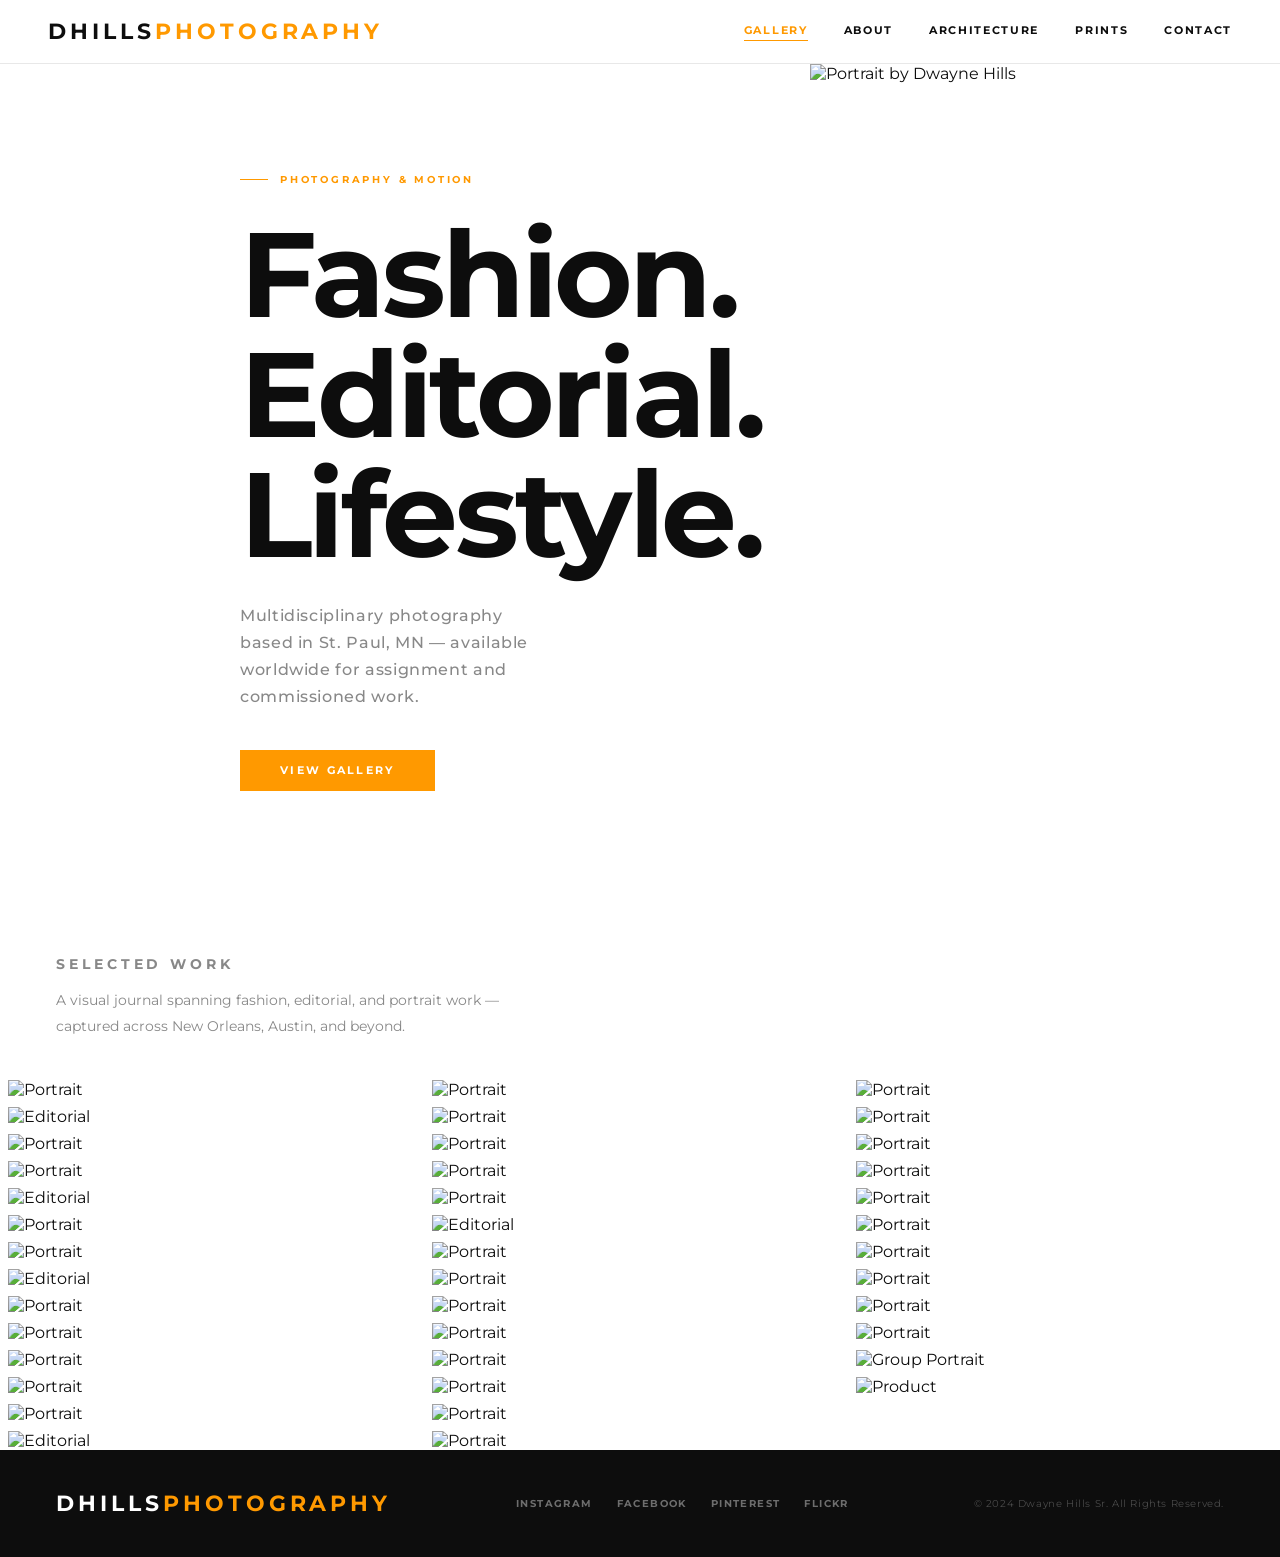
==== index.html @ 48d78b09 "Initial commit — full site redesign Modern, minimalistic redesign with masonry gallery, split hero, " ====
<!DOCTYPE html>
<html lang="en">
<head>
  <meta charset="UTF-8" />
  <meta name="viewport" content="width=device-width, initial-scale=1.0" />
  <title>Dwayne Hills Photography</title>
  <meta name="description" content="Dwayne Hills — Multidisciplinary photographer based in St. Paul, MN. Fashion, editorial, architecture, and lifestyle photography." />
  <link rel="stylesheet" href="css/style.css" />
</head>
<body>

<!-- HEADER -->
<header>
  <a href="index.html" class="logo">DHILLS<em>PHOTOGRAPHY</em></a>
  <nav>
    <a href="index.html" class="active">Gallery</a>
    <a href="about.html">About</a>
    <a href="architecture.html">Architecture</a>
    <a href="prints.html">Prints</a>
    <a href="contact.html">Contact</a>
  </nav>
  <button class="menu-toggle" aria-label="Toggle menu">
    <span></span><span></span><span></span>
  </button>
</header>

<!-- MOBILE NAV -->
<nav class="mobile-nav">
  <a href="index.html">Gallery</a>
  <a href="about.html">About</a>
  <a href="architecture.html">Architecture</a>
  <a href="prints.html">Prints</a>
  <a href="contact.html">Contact</a>
</nav>

<!-- HERO -->
<section class="hero">
  <div class="hero-text">
    <p class="hero-eyebrow">Photography &amp; Motion</p>
    <h1 class="hero-title">Fashion.<br/>Editorial.<br/>Lifestyle.</h1>
    <p class="hero-sub">Multidisciplinary photography based in St. Paul, MN — available worldwide for assignment and commissioned work.</p>
    <a href="#gallery" class="btn hero-cta">View Gallery</a>
  </div>
  <div class="hero-image">
    <img src="https://dhillsphotography.com/wp-content/uploads/2017/12/people22.jpg"
         alt="Portrait by Dwayne Hills" />
  </div>
</section>

<!-- GALLERY INTRO -->
<span id="gallery"></span>
<div class="gallery-intro">
  <div class="gallery-intro-text fade-in">
    <p class="section-label">Selected Work</p>
    <p>A visual journal spanning fashion, editorial, and portrait work — captured across New Orleans, Austin, and beyond.</p>
  </div>
</div>

<!-- GALLERY MASONRY -->
<div class="gallery-masonry">

  <div class="gallery-item fade-in" data-lightbox
    data-full="https://dhillsphotography.com/wp-content/uploads/2017/12/20170413_DwayneHills_ShontaviaHornsby_9666-Edit-Edit.jpg">
    <img src="https://dhillsphotography.com/wp-content/uploads/2017/12/20170413_DwayneHills_ShontaviaHornsby_9666-Edit-Edit.jpg" alt="Portrait" loading="lazy" />
    <div class="overlay-icon"><svg viewBox="0 0 24 24" fill="none" stroke="currentColor" stroke-width="1.5"><path d="M21 21l-4.35-4.35M17 11A6 6 0 1 1 5 11a6 6 0 0 1 12 0z"/></svg></div>
  </div>

  <div class="gallery-item fade-in" data-lightbox
    data-full="https://dhillsphotography.com/wp-content/uploads/2017/12/editorial1.jpg">
    <img src="https://dhillsphotography.com/wp-content/uploads/2017/12/editorial1.jpg" alt="Editorial" loading="lazy" />
    <div class="overlay-icon"><svg viewBox="0 0 24 24" fill="none" stroke="currentColor" stroke-width="1.5"><path d="M21 21l-4.35-4.35M17 11A6 6 0 1 1 5 11a6 6 0 0 1 12 0z"/></svg></div>
  </div>

  <div class="gallery-item fade-in" data-lightbox
    data-full="https://dhillsphotography.com/wp-content/uploads/2020/03/2019104_DrKristenShepard_8852.jpg">
    <img src="https://dhillsphotography.com/wp-content/uploads/2020/03/2019104_DrKristenShepard_8852.jpg" alt="Portrait" loading="lazy" />
    <div class="overlay-icon"><svg viewBox="0 0 24 24" fill="none" stroke="currentColor" stroke-width="1.5"><path d="M21 21l-4.35-4.35M17 11A6 6 0 1 1 5 11a6 6 0 0 1 12 0z"/></svg></div>
  </div>

  <div class="gallery-item fade-in" data-lightbox
    data-full="https://dhillsphotography.com/wp-content/uploads/2017/12/20161116_Chiquitta_1962.jpg">
    <img src="https://dhillsphotography.com/wp-content/uploads/2017/12/20161116_Chiquitta_1962.jpg" alt="Portrait" loading="lazy" />
    <div class="overlay-icon"><svg viewBox="0 0 24 24" fill="none" stroke="currentColor" stroke-width="1.5"><path d="M21 21l-4.35-4.35M17 11A6 6 0 1 1 5 11a6 6 0 0 1 12 0z"/></svg></div>
  </div>

  <div class="gallery-item fade-in" data-lightbox
    data-full="https://dhillsphotography.com/wp-content/uploads/2017/12/editorial6.jpg">
    <img src="https://dhillsphotography.com/wp-content/uploads/2017/12/editorial6.jpg" alt="Editorial" loading="lazy" />
    <div class="overlay-icon"><svg viewBox="0 0 24 24" fill="none" stroke="currentColor" stroke-width="1.5"><path d="M21 21l-4.35-4.35M17 11A6 6 0 1 1 5 11a6 6 0 0 1 12 0z"/></svg></div>
  </div>

  <div class="gallery-item fade-in" data-lightbox
    data-full="https://dhillsphotography.com/wp-content/uploads/2020/03/Kesa.jpg">
    <img src="https://dhillsphotography.com/wp-content/uploads/2020/03/Kesa.jpg" alt="Portrait" loading="lazy" />
    <div class="overlay-icon"><svg viewBox="0 0 24 24" fill="none" stroke="currentColor" stroke-width="1.5"><path d="M21 21l-4.35-4.35M17 11A6 6 0 1 1 5 11a6 6 0 0 1 12 0z"/></svg></div>
  </div>

  <div class="gallery-item fade-in" data-lightbox
    data-full="https://dhillsphotography.com/wp-content/uploads/2017/12/20161117_MoniqueStraw_2597.jpg">
    <img src="https://dhillsphotography.com/wp-content/uploads/2017/12/20161117_MoniqueStraw_2597.jpg" alt="Portrait" loading="lazy" />
    <div class="overlay-icon"><svg viewBox="0 0 24 24" fill="none" stroke="currentColor" stroke-width="1.5"><path d="M21 21l-4.35-4.35M17 11A6 6 0 1 1 5 11a6 6 0 0 1 12 0z"/></svg></div>
  </div>

  <div class="gallery-item fade-in" data-lightbox
    data-full="https://dhillsphotography.com/wp-content/uploads/2017/12/editorial12.jpg">
    <img src="https://dhillsphotography.com/wp-content/uploads/2017/12/editorial12.jpg" alt="Editorial" loading="lazy" />
    <div class="overlay-icon"><svg viewBox="0 0 24 24" fill="none" stroke="currentColor" stroke-width="1.5"><path d="M21 21l-4.35-4.35M17 11A6 6 0 1 1 5 11a6 6 0 0 1 12 0z"/></svg></div>
  </div>

  <div class="gallery-item fade-in" data-lightbox
    data-full="https://dhillsphotography.com/wp-content/uploads/2020/03/202037_Julia_339-Edit.jpg">
    <img src="https://dhillsphotography.com/wp-content/uploads/2020/03/202037_Julia_339-Edit.jpg" alt="Portrait" loading="lazy" />
    <div class="overlay-icon"><svg viewBox="0 0 24 24" fill="none" stroke="currentColor" stroke-width="1.5"><path d="M21 21l-4.35-4.35M17 11A6 6 0 1 1 5 11a6 6 0 0 1 12 0z"/></svg></div>
  </div>

  <div class="gallery-item fade-in" data-lightbox
    data-full="https://dhillsphotography.com/wp-content/uploads/2017/12/20161101_ChristineMoline_007.jpg">
    <img src="https://dhillsphotography.com/wp-content/uploads/2017/12/20161101_ChristineMoline_007.jpg" alt="Portrait" loading="lazy" />
    <div class="overlay-icon"><svg viewBox="0 0 24 24" fill="none" stroke="currentColor" stroke-width="1.5"><path d="M21 21l-4.35-4.35M17 11A6 6 0 1 1 5 11a6 6 0 0 1 12 0z"/></svg></div>
  </div>

  <div class="gallery-item fade-in" data-lightbox
    data-full="https://dhillsphotography.com/wp-content/uploads/2017/12/tumblr_nlup0uazq81s292alo1_1280.jpg">
    <img src="https://dhillsphotography.com/wp-content/uploads/2017/12/tumblr_nlup0uazq81s292alo1_1280.jpg" alt="Portrait" loading="lazy" />
    <div class="overlay-icon"><svg viewBox="0 0 24 24" fill="none" stroke="currentColor" stroke-width="1.5"><path d="M21 21l-4.35-4.35M17 11A6 6 0 1 1 5 11a6 6 0 0 1 12 0z"/></svg></div>
  </div>

  <div class="gallery-item fade-in" data-lightbox
    data-full="https://dhillsphotography.com/wp-content/uploads/2020/03/Girl21.jpg">
    <img src="https://dhillsphotography.com/wp-content/uploads/2020/03/Girl21.jpg" alt="Portrait" loading="lazy" />
    <div class="overlay-icon"><svg viewBox="0 0 24 24" fill="none" stroke="currentColor" stroke-width="1.5"><path d="M21 21l-4.35-4.35M17 11A6 6 0 1 1 5 11a6 6 0 0 1 12 0z"/></svg></div>
  </div>

  <div class="gallery-item fade-in" data-lightbox
    data-full="https://dhillsphotography.com/wp-content/uploads/2017/12/20170203_DwayneHills_LisaSumlin_3372.jpg">
    <img src="https://dhillsphotography.com/wp-content/uploads/2017/12/20170203_DwayneHills_LisaSumlin_3372.jpg" alt="Portrait" loading="lazy" />
    <div class="overlay-icon"><svg viewBox="0 0 24 24" fill="none" stroke="currentColor" stroke-width="1.5"><path d="M21 21l-4.35-4.35M17 11A6 6 0 1 1 5 11a6 6 0 0 1 12 0z"/></svg></div>
  </div>

  <div class="gallery-item fade-in" data-lightbox
    data-full="https://dhillsphotography.com/wp-content/uploads/2017/12/editorial16.jpg">
    <img src="https://dhillsphotography.com/wp-content/uploads/2017/12/editorial16.jpg" alt="Editorial" loading="lazy" />
    <div class="overlay-icon"><svg viewBox="0 0 24 24" fill="none" stroke="currentColor" stroke-width="1.5"><path d="M21 21l-4.35-4.35M17 11A6 6 0 1 1 5 11a6 6 0 0 1 12 0z"/></svg></div>
  </div>

  <div class="gallery-item fade-in" data-lightbox
    data-full="https://dhillsphotography.com/wp-content/uploads/2017/12/tumblr_nlwc2wWlrM1s292alo1_1280.jpg">
    <img src="https://dhillsphotography.com/wp-content/uploads/2017/12/tumblr_nlwc2wWlrM1s292alo1_1280.jpg" alt="Portrait" loading="lazy" />
    <div class="overlay-icon"><svg viewBox="0 0 24 24" fill="none" stroke="currentColor" stroke-width="1.5"><path d="M21 21l-4.35-4.35M17 11A6 6 0 1 1 5 11a6 6 0 0 1 12 0z"/></svg></div>
  </div>

  <div class="gallery-item fade-in" data-lightbox
    data-full="https://dhillsphotography.com/wp-content/uploads/2017/12/20170712_DwayneHills_CourtneyJones_1034-Edit.jpg">
    <img src="https://dhillsphotography.com/wp-content/uploads/2017/12/20170712_DwayneHills_CourtneyJones_1034-Edit.jpg" alt="Portrait" loading="lazy" />
    <div class="overlay-icon"><svg viewBox="0 0 24 24" fill="none" stroke="currentColor" stroke-width="1.5"><path d="M21 21l-4.35-4.35M17 11A6 6 0 1 1 5 11a6 6 0 0 1 12 0z"/></svg></div>
  </div>

  <div class="gallery-item fade-in" data-lightbox
    data-full="https://dhillsphotography.com/wp-content/uploads/2017/12/people23.jpg">
    <img src="https://dhillsphotography.com/wp-content/uploads/2017/12/people23.jpg" alt="Portrait" loading="lazy" />
    <div class="overlay-icon"><svg viewBox="0 0 24 24" fill="none" stroke="currentColor" stroke-width="1.5"><path d="M21 21l-4.35-4.35M17 11A6 6 0 1 1 5 11a6 6 0 0 1 12 0z"/></svg></div>
  </div>

  <div class="gallery-item fade-in" data-lightbox
    data-full="https://dhillsphotography.com/wp-content/uploads/2017/12/tumblr_nn5rowICVp1s292alo1_1280.jpg">
    <img src="https://dhillsphotography.com/wp-content/uploads/2017/12/tumblr_nn5rowICVp1s292alo1_1280.jpg" alt="Portrait" loading="lazy" />
    <div class="overlay-icon"><svg viewBox="0 0 24 24" fill="none" stroke="currentColor" stroke-width="1.5"><path d="M21 21l-4.35-4.35M17 11A6 6 0 1 1 5 11a6 6 0 0 1 12 0z"/></svg></div>
  </div>

  <div class="gallery-item fade-in" data-lightbox
    data-full="https://dhillsphotography.com/wp-content/uploads/2017/12/Anita.jpg">
    <img src="https://dhillsphotography.com/wp-content/uploads/2017/12/Anita.jpg" alt="Portrait" loading="lazy" />
    <div class="overlay-icon"><svg viewBox="0 0 24 24" fill="none" stroke="currentColor" stroke-width="1.5"><path d="M21 21l-4.35-4.35M17 11A6 6 0 1 1 5 11a6 6 0 0 1 12 0z"/></svg></div>
  </div>

  <div class="gallery-item fade-in" data-lightbox
    data-full="https://dhillsphotography.com/wp-content/uploads/2017/12/editorial17.jpg">
    <img src="https://dhillsphotography.com/wp-content/uploads/2017/12/editorial17.jpg" alt="Editorial" loading="lazy" />
    <div class="overlay-icon"><svg viewBox="0 0 24 24" fill="none" stroke="currentColor" stroke-width="1.5"><path d="M21 21l-4.35-4.35M17 11A6 6 0 1 1 5 11a6 6 0 0 1 12 0z"/></svg></div>
  </div>

  <div class="gallery-item fade-in" data-lightbox
    data-full="https://dhillsphotography.com/wp-content/uploads/2017/12/20140609_NatalieCofield_31web.jpg">
    <img src="https://dhillsphotography.com/wp-content/uploads/2017/12/20140609_NatalieCofield_31web.jpg" alt="Portrait" loading="lazy" />
    <div class="overlay-icon"><svg viewBox="0 0 24 24" fill="none" stroke="currentColor" stroke-width="1.5"><path d="M21 21l-4.35-4.35M17 11A6 6 0 1 1 5 11a6 6 0 0 1 12 0z"/></svg></div>
  </div>

  <div class="gallery-item fade-in" data-lightbox
    data-full="https://dhillsphotography.com/wp-content/uploads/2017/12/people22.jpg">
    <img src="https://dhillsphotography.com/wp-content/uploads/2017/12/people22.jpg" alt="Portrait" loading="lazy" />
    <div class="overlay-icon"><svg viewBox="0 0 24 24" fill="none" stroke="currentColor" stroke-width="1.5"><path d="M21 21l-4.35-4.35M17 11A6 6 0 1 1 5 11a6 6 0 0 1 12 0z"/></svg></div>
  </div>

  <div class="gallery-item fade-in" data-lightbox
    data-full="https://dhillsphotography.com/wp-content/uploads/2017/12/tumblr_nttzvemVM11s292alo1_1280.jpg">
    <img src="https://dhillsphotography.com/wp-content/uploads/2017/12/tumblr_nttzvemVM11s292alo1_1280.jpg" alt="Portrait" loading="lazy" />
    <div class="overlay-icon"><svg viewBox="0 0 24 24" fill="none" stroke="currentColor" stroke-width="1.5"><path d="M21 21l-4.35-4.35M17 11A6 6 0 1 1 5 11a6 6 0 0 1 12 0z"/></svg></div>
  </div>

  <div class="gallery-item fade-in" data-lightbox
    data-full="https://dhillsphotography.com/wp-content/uploads/2017/12/20150606_Phyllis-Wilson5.jpg">
    <img src="https://dhillsphotography.com/wp-content/uploads/2017/12/20150606_Phyllis-Wilson5.jpg" alt="Portrait" loading="lazy" />
    <div class="overlay-icon"><svg viewBox="0 0 24 24" fill="none" stroke="currentColor" stroke-width="1.5"><path d="M21 21l-4.35-4.35M17 11A6 6 0 1 1 5 11a6 6 0 0 1 12 0z"/></svg></div>
  </div>

  <div class="gallery-item fade-in" data-lightbox
    data-full="https://dhillsphotography.com/wp-content/uploads/2017/12/tumblr_o67d3eoMUy1s292alo1_1280.jpg">
    <img src="https://dhillsphotography.com/wp-content/uploads/2017/12/tumblr_o67d3eoMUy1s292alo1_1280.jpg" alt="Portrait" loading="lazy" />
    <div class="overlay-icon"><svg viewBox="0 0 24 24" fill="none" stroke="currentColor" stroke-width="1.5"><path d="M21 21l-4.35-4.35M17 11A6 6 0 1 1 5 11a6 6 0 0 1 12 0z"/></svg></div>
  </div>

  <div class="gallery-item fade-in" data-lightbox
    data-full="https://dhillsphotography.com/wp-content/uploads/2017/12/people15.jpg">
    <img src="https://dhillsphotography.com/wp-content/uploads/2017/12/people15.jpg" alt="Portrait" loading="lazy" />
    <div class="overlay-icon"><svg viewBox="0 0 24 24" fill="none" stroke="currentColor" stroke-width="1.5"><path d="M21 21l-4.35-4.35M17 11A6 6 0 1 1 5 11a6 6 0 0 1 12 0z"/></svg></div>
  </div>

  <div class="gallery-item fade-in" data-lightbox
    data-full="https://dhillsphotography.com/wp-content/uploads/2017/12/tumblr_nufwoy7uWW1s292alo1_1280.jpg">
    <img src="https://dhillsphotography.com/wp-content/uploads/2017/12/tumblr_nufwoy7uWW1s292alo1_1280.jpg" alt="Portrait" loading="lazy" />
    <div class="overlay-icon"><svg viewBox="0 0 24 24" fill="none" stroke="currentColor" stroke-width="1.5"><path d="M21 21l-4.35-4.35M17 11A6 6 0 1 1 5 11a6 6 0 0 1 12 0z"/></svg></div>
  </div>

  <div class="gallery-item fade-in" data-lightbox
    data-full="https://dhillsphotography.com/wp-content/uploads/2020/03/girl22.jpg">
    <img src="https://dhillsphotography.com/wp-content/uploads/2020/03/girl22.jpg" alt="Portrait" loading="lazy" />
    <div class="overlay-icon"><svg viewBox="0 0 24 24" fill="none" stroke="currentColor" stroke-width="1.5"><path d="M21 21l-4.35-4.35M17 11A6 6 0 1 1 5 11a6 6 0 0 1 12 0z"/></svg></div>
  </div>

  <div class="gallery-item fade-in" data-lightbox
    data-full="https://dhillsphotography.com/wp-content/uploads/2017/12/tumblr_nlwc3taZvh1s292alo1_1280.jpg">
    <img src="https://dhillsphotography.com/wp-content/uploads/2017/12/tumblr_nlwc3taZvh1s292alo1_1280.jpg" alt="Portrait" loading="lazy" />
    <div class="overlay-icon"><svg viewBox="0 0 24 24" fill="none" stroke="currentColor" stroke-width="1.5"><path d="M21 21l-4.35-4.35M17 11A6 6 0 1 1 5 11a6 6 0 0 1 12 0z"/></svg></div>
  </div>

  <div class="gallery-item fade-in" data-lightbox
    data-full="https://dhillsphotography.com/wp-content/uploads/2017/12/20170227_DwayneHills_MattWilsonBand_5409-Edit-Edit.jpg">
    <img src="https://dhillsphotography.com/wp-content/uploads/2017/12/20170227_DwayneHills_MattWilsonBand_5409-Edit-Edit.jpg" alt="Portrait" loading="lazy" />
    <div class="overlay-icon"><svg viewBox="0 0 24 24" fill="none" stroke="currentColor" stroke-width="1.5"><path d="M21 21l-4.35-4.35M17 11A6 6 0 1 1 5 11a6 6 0 0 1 12 0z"/></svg></div>
  </div>

  <div class="gallery-item fade-in" data-lightbox
    data-full="https://dhillsphotography.com/wp-content/uploads/2017/12/people25.jpg">
    <img src="https://dhillsphotography.com/wp-content/uploads/2017/12/people25.jpg" alt="Portrait" loading="lazy" />
    <div class="overlay-icon"><svg viewBox="0 0 24 24" fill="none" stroke="currentColor" stroke-width="1.5"><path d="M21 21l-4.35-4.35M17 11A6 6 0 1 1 5 11a6 6 0 0 1 12 0z"/></svg></div>
  </div>

  <div class="gallery-item fade-in" data-lightbox
    data-full="https://dhillsphotography.com/wp-content/uploads/2017/12/tumblr_nufymjTW911s292alo1_1280.jpg">
    <img src="https://dhillsphotography.com/wp-content/uploads/2017/12/tumblr_nufymjTW911s292alo1_1280.jpg" alt="Portrait" loading="lazy" />
    <div class="overlay-icon"><svg viewBox="0 0 24 24" fill="none" stroke="currentColor" stroke-width="1.5"><path d="M21 21l-4.35-4.35M17 11A6 6 0 1 1 5 11a6 6 0 0 1 12 0z"/></svg></div>
  </div>

  <div class="gallery-item fade-in" data-lightbox
    data-full="https://dhillsphotography.com/wp-content/uploads/2017/12/tumblr_nm7qu2KAxx1s292alo1_1280.jpg">
    <img src="https://dhillsphotography.com/wp-content/uploads/2017/12/tumblr_nm7qu2KAxx1s292alo1_1280.jpg" alt="Portrait" loading="lazy" />
    <div class="overlay-icon"><svg viewBox="0 0 24 24" fill="none" stroke="currentColor" stroke-width="1.5"><path d="M21 21l-4.35-4.35M17 11A6 6 0 1 1 5 11a6 6 0 0 1 12 0z"/></svg></div>
  </div>

  <div class="gallery-item fade-in" data-lightbox
    data-full="https://dhillsphotography.com/wp-content/uploads/2017/12/20161125_DwayneHillsSr_KitoJohorri_5918-Edit-1024x683.jpg">
    <img src="https://dhillsphotography.com/wp-content/uploads/2017/12/20161125_DwayneHillsSr_KitoJohorri_5918-Edit-1024x683.jpg" alt="Portrait" loading="lazy" />
    <div class="overlay-icon"><svg viewBox="0 0 24 24" fill="none" stroke="currentColor" stroke-width="1.5"><path d="M21 21l-4.35-4.35M17 11A6 6 0 1 1 5 11a6 6 0 0 1 12 0z"/></svg></div>
  </div>

  <div class="gallery-item fade-in" data-lightbox
    data-full="https://dhillsphotography.com/wp-content/uploads/2017/12/TAAS_4695.jpg">
    <img src="https://dhillsphotography.com/wp-content/uploads/2017/12/TAAS_4695.jpg" alt="Portrait" loading="lazy" />
    <div class="overlay-icon"><svg viewBox="0 0 24 24" fill="none" stroke="currentColor" stroke-width="1.5"><path d="M21 21l-4.35-4.35M17 11A6 6 0 1 1 5 11a6 6 0 0 1 12 0z"/></svg></div>
  </div>

  <div class="gallery-item fade-in" data-lightbox
    data-full="https://dhillsphotography.com/wp-content/uploads/2018/01/2015325_MattWilson_7820.jpg">
    <img src="https://dhillsphotography.com/wp-content/uploads/2018/01/2015325_MattWilson_7820.jpg" alt="Portrait" loading="lazy" />
    <div class="overlay-icon"><svg viewBox="0 0 24 24" fill="none" stroke="currentColor" stroke-width="1.5"><path d="M21 21l-4.35-4.35M17 11A6 6 0 1 1 5 11a6 6 0 0 1 12 0z"/></svg></div>
  </div>

  <div class="gallery-item fade-in" data-lightbox
    data-full="https://dhillsphotography.com/wp-content/uploads/2020/03/matt.jpg">
    <img src="https://dhillsphotography.com/wp-content/uploads/2020/03/matt.jpg" alt="Portrait" loading="lazy" />
    <div class="overlay-icon"><svg viewBox="0 0 24 24" fill="none" stroke="currentColor" stroke-width="1.5"><path d="M21 21l-4.35-4.35M17 11A6 6 0 1 1 5 11a6 6 0 0 1 12 0z"/></svg></div>
  </div>

  <div class="gallery-item fade-in" data-lightbox
    data-full="https://dhillsphotography.com/wp-content/uploads/2017/12/tumblr_odwtb0yk6e1s292alo1_1280.jpg">
    <img src="https://dhillsphotography.com/wp-content/uploads/2017/12/tumblr_odwtb0yk6e1s292alo1_1280.jpg" alt="Portrait" loading="lazy" />
    <div class="overlay-icon"><svg viewBox="0 0 24 24" fill="none" stroke="currentColor" stroke-width="1.5"><path d="M21 21l-4.35-4.35M17 11A6 6 0 1 1 5 11a6 6 0 0 1 12 0z"/></svg></div>
  </div>

  <div class="gallery-item fade-in" data-lightbox
    data-full="https://dhillsphotography.com/wp-content/uploads/2017/12/Group-B.jpg">
    <img src="https://dhillsphotography.com/wp-content/uploads/2017/12/Group-B.jpg" alt="Group Portrait" loading="lazy" />
    <div class="overlay-icon"><svg viewBox="0 0 24 24" fill="none" stroke="currentColor" stroke-width="1.5"><path d="M21 21l-4.35-4.35M17 11A6 6 0 1 1 5 11a6 6 0 0 1 12 0z"/></svg></div>
  </div>

  <div class="gallery-item fade-in" data-lightbox
    data-full="https://dhillsphotography.com/wp-content/uploads/2020/03/product2a.jpg">
    <img src="https://dhillsphotography.com/wp-content/uploads/2020/03/product2a.jpg" alt="Product" loading="lazy" />
    <div class="overlay-icon"><svg viewBox="0 0 24 24" fill="none" stroke="currentColor" stroke-width="1.5"><path d="M21 21l-4.35-4.35M17 11A6 6 0 1 1 5 11a6 6 0 0 1 12 0z"/></svg></div>
  </div>

</div>

<!-- LIGHTBOX -->
<div id="lightbox" class="lightbox" role="dialog" aria-modal="true">
  <button class="lb-btn lb-close" aria-label="Close">&times;</button>
  <button class="lb-btn lb-prev" aria-label="Previous">&#8592;</button>
  <div class="lightbox-inner">
    <img id="lb-img" src="" alt="Gallery image" />
  </div>
  <button class="lb-btn lb-next" aria-label="Next">&#8594;</button>
  <div id="lb-caption" class="lb-caption"></div>
</div>

<!-- FOOTER -->
<footer>
  <div class="footer-logo">DHILLS<em>PHOTOGRAPHY</em></div>
  <div class="footer-social">
    <a href="http://www.instagram.com/dhillssr/" target="_blank" rel="noopener">Instagram</a>
    <a href="http://www.facebook.com/dwayne.hillssr" target="_blank" rel="noopener">Facebook</a>
    <a href="http://www.pinterest.com/dhillsphoto/" target="_blank" rel="noopener">Pinterest</a>
    <a href="http://www.flickr.com/photos/canoneos" target="_blank" rel="noopener">Flickr</a>
  </div>
  <p class="footer-copy">&copy; 2024 Dwayne Hills Sr. All Rights Reserved.</p>
</footer>

<script src="js/main.js"></script>
</body>
</html>
---- css/style.css ----
@import url('https://fonts.googleapis.com/css2?family=Montserrat:wght@400;500;600;700&display=swap');

:root {
  --orange: #FF9900;
  --orange-dark: #E08800;
  --black: #0D0D0D;
  --white: #FFFFFF;
  --off-white: #F7F7F7;
  --gray: #888;
  --light-gray: #E8E8E8;
  --font: 'Montserrat', sans-serif;
}

*, *::before, *::after { margin: 0; padding: 0; box-sizing: border-box; }
html { scroll-behavior: smooth; }
body { font-family: var(--font); background: var(--white); color: var(--black); overflow-x: hidden; }
a { text-decoration: none; color: inherit; }
img { display: block; max-width: 100%; }
p { font-size: 16px; }

/* ─── HEADER ─────────────────────────────────────── */
header {
  position: fixed; top: 0; left: 0; right: 0; z-index: 200;
  height: 64px;
  padding: 0 48px;
  display: flex; align-items: center; justify-content: space-between;
  background: rgba(255,255,255,0.96);
  backdrop-filter: blur(12px);
  border-bottom: 1px solid var(--light-gray);
  transition: box-shadow 0.3s;
}
header.scrolled { box-shadow: 0 2px 20px rgba(0,0,0,0.08); }

.logo {
  font-size: 22px; font-weight: 700; letter-spacing: 0.18em; text-transform: uppercase;
}
.logo em { font-style: normal; color: var(--orange); }

nav { display: flex; gap: 36px; }
nav a {
  font-size: 10.5px; font-weight: 700; letter-spacing: 0.16em; text-transform: uppercase;
  color: var(--black); transition: color 0.2s;
  position: relative; padding-bottom: 2px;
}
nav a::after {
  content: ''; position: absolute; bottom: -2px; left: 0; right: 0; height: 1px;
  background: var(--orange); transform: scaleX(0); transform-origin: left;
  transition: transform 0.25s;
}
nav a:hover, nav a.active { color: var(--orange); }
nav a:hover::after, nav a.active::after { transform: scaleX(1); }

.menu-toggle {
  display: none; flex-direction: column; gap: 5px; cursor: pointer;
  background: none; border: none; padding: 4px; z-index: 300;
}
.menu-toggle span {
  display: block; width: 22px; height: 2px; background: var(--black);
  transition: all 0.3s ease; border-radius: 2px;
}
.menu-toggle.open span:nth-child(1) { transform: translateY(7px) rotate(45deg); }
.menu-toggle.open span:nth-child(2) { opacity: 0; }
.menu-toggle.open span:nth-child(3) { transform: translateY(-7px) rotate(-45deg); }

/* ─── MOBILE NAV ─────────────────────────────────── */
.mobile-nav {
  position: fixed; inset: 0; background: white; z-index: 199;
  display: flex; flex-direction: column; align-items: center; justify-content: center;
  gap: 36px; opacity: 0; pointer-events: none; transition: opacity 0.3s;
}
.mobile-nav.open { opacity: 1; pointer-events: all; }
.mobile-nav a {
  font-size: 22px; font-weight: 700; letter-spacing: 0.12em; text-transform: uppercase;
  color: var(--black); transition: color 0.2s;
}
.mobile-nav a:hover { color: var(--orange); }

/* ─── HERO ───────────────────────────────────────── */
.hero {
  display: grid;
  grid-template-columns: 5fr 7fr;
  height: calc(100vh - 64px);
  min-height: 560px;
  margin-top: 64px;
}

.hero-text {
  display: flex; flex-direction: column; justify-content: center;
  padding: 64px 48px 64px 240px; background: var(--white);
}

.hero-eyebrow {
  font-size: 10px; font-weight: 700; letter-spacing: 0.28em; text-transform: uppercase;
  color: var(--orange); margin-bottom: 28px;
  display: flex; align-items: center; gap: 12px;
}
.hero-eyebrow::before {
  content: ''; display: block; width: 28px; height: 1px; background: var(--orange);
}

.hero-title {
  font-size: 120px; font-weight: 700; letter-spacing: -0.03em; line-height: 1.0;
  color: var(--black); margin-bottom: 28px;
}

.hero-sub {
  font-size: 16px; font-weight: 500; letter-spacing: 0.04em;
  color: var(--gray); line-height: 1.7; margin-bottom: 40px;
  max-width: 320px;
}

.hero-cta { align-self: flex-start; }

.hero-image {
  overflow: hidden; position: relative;
}
.hero-image img {
  width: 100%; height: 100%;
  object-fit: cover; object-position: center top;
}

/* ─── PAGE HERO (inner pages) ────────────────────── */
.page-hero {
  padding: 120px 56px 56px;
  background: var(--off-white);
  border-bottom: 1px solid var(--light-gray);
}
.page-label {
  font-size: 10px; font-weight: 700; letter-spacing: 0.28em; text-transform: uppercase;
  color: var(--orange); margin-bottom: 12px;
}
.page-hero h1 {
  font-size: 52px; font-weight: 700; letter-spacing: -0.03em; line-height: 1.05;
}

/* ─── SECTION ────────────────────────────────────── */
.section { padding: 80px 56px; }
.section-sm { padding: 56px 56px; }

.section-label {
  font-size: 10px; font-weight: 700; letter-spacing: 0.28em; text-transform: uppercase;
  color: var(--orange); margin-bottom: 10px;
}
.section-title {
  font-size: 36px; font-weight: 700; letter-spacing: -0.025em; margin-bottom: 48px;
}

/* ─── GALLERY GRID ───────────────────────────────── */
.gallery-intro {
  padding: 52px 56px 0;
  display: flex; align-items: flex-end; justify-content: space-between;
}
.gallery-intro-text { max-width: 480px; }
.gallery-intro-text p {
  font-size: 14px; line-height: 1.85; color: var(--gray);
}

.gallery-masonry {
  padding: 40px 8px 0;
  columns: 3; column-gap: 8px;
}
.gallery-item {
  break-inside: avoid; margin-bottom: 8px;
  overflow: hidden; cursor: pointer; position: relative; display: block;
}
.gallery-item img {
  width: 100%; transition: transform 0.6s cubic-bezier(0.25, 0.46, 0.45, 0.94);
}
.gallery-item::before {
  content: ''; position: absolute; inset: 0; z-index: 1;
  background: rgba(255, 153, 0, 0); transition: background 0.35s;
}
.gallery-item:hover::before { background: rgba(255, 153, 0, 0.08); }
.gallery-item:hover img { transform: scale(1.04); }

.gallery-item .overlay-icon {
  position: absolute; inset: 0; z-index: 2;
  display: flex; align-items: center; justify-content: center;
  opacity: 0; transition: opacity 0.3s;
}
.gallery-item:hover .overlay-icon { opacity: 1; }
.overlay-icon svg { width: 32px; height: 32px; color: white; }

/* ─── LIGHTBOX ───────────────────────────────────── */
.lightbox {
  position: fixed; inset: 0; z-index: 1000;
  background: rgba(0,0,0,0.96);
  display: flex; align-items: center; justify-content: center;
  opacity: 0; pointer-events: none; transition: opacity 0.3s;
}
.lightbox.active { opacity: 1; pointer-events: all; }
.lightbox-inner {
  position: relative; max-width: 92vw; max-height: 90vh;
  display: flex; align-items: center; justify-content: center;
}
.lightbox-inner img {
  max-width: 92vw; max-height: 88vh; object-fit: contain;
}
.lb-btn {
  position: fixed; background: none; border: none; color: white;
  cursor: pointer; font-family: var(--font);
  font-size: 28px; line-height: 1; padding: 16px; transition: color 0.2s;
}
.lb-btn:hover { color: var(--orange); }
.lb-close { top: 20px; right: 28px; font-size: 32px; }
.lb-prev { left: 16px; top: 50%; transform: translateY(-50%); }
.lb-next { right: 16px; top: 50%; transform: translateY(-50%); }
.lb-caption {
  position: fixed; bottom: 24px; left: 50%; transform: translateX(-50%);
  color: rgba(255,255,255,0.5); font-size: 11px; letter-spacing: 0.12em;
  text-transform: uppercase; white-space: nowrap;
}

/* ─── ABOUT ──────────────────────────────────────── */
.about-grid {
  display: grid; grid-template-columns: 1fr 1fr;
  gap: 80px; align-items: center;
}
.about-image { max-width: 600px; }
.about-image img { width: 600px; max-width: 100%; height: 700px; object-fit: cover; object-position: center top; display: block; }
.about-text h2 {
  font-size: 48px; font-weight: 700; letter-spacing: -0.03em; line-height: 1.05;
  margin-bottom: 28px;
}
.about-text p {
  font-size: 15px; line-height: 1.85; color: #444; margin-bottom: 18px;
}
.divider { height: 1px; background: var(--light-gray); margin: 36px 0; }
.client-label {
  font-size: 10px; font-weight: 700; letter-spacing: 0.24em; text-transform: uppercase;
  color: var(--orange); margin-bottom: 10px;
}
.client-list {
  font-size: 13px; line-height: 1.9; color: var(--gray);
}
.industry-tags { display: flex; flex-wrap: wrap; gap: 8px; margin-top: 16px; }
.tag {
  display: inline-block; padding: 6px 14px;
  border: 1px solid var(--light-gray); font-size: 10px;
  font-weight: 700; letter-spacing: 0.12em; text-transform: uppercase;
  color: var(--gray); transition: all 0.2s;
}
.tag:hover { border-color: var(--orange); color: var(--orange); }

/* ─── ARCHITECTURE ───────────────────────────────── */
.arch-grid {
  display: grid; grid-template-columns: repeat(2, 1fr);
  gap: 3px;
}
.arch-item {
  overflow: hidden; cursor: pointer; position: relative;
  aspect-ratio: 4/3;
}
.arch-item img {
  width: 100%; height: 100%; object-fit: cover;
  transition: transform 0.7s cubic-bezier(0.25, 0.46, 0.45, 0.94);
}
.arch-item:hover img { transform: scale(1.06); }
.arch-item-label {
  position: absolute; bottom: 0; left: 0; right: 0;
  padding: 16px 20px;
  background: linear-gradient(to top, rgba(0,0,0,0.7), transparent);
  color: white; font-size: 10px; font-weight: 700;
  letter-spacing: 0.16em; text-transform: uppercase;
  opacity: 0; transition: opacity 0.3s;
}
.arch-item:hover .arch-item-label { opacity: 1; }

.arch-info-grid {
  display: grid; grid-template-columns: repeat(2, 1fr); gap: 56px;
  background: var(--off-white); padding: 64px 56px;
}
.info-card h3 {
  font-size: 10px; font-weight: 700; letter-spacing: 0.24em; text-transform: uppercase;
  color: var(--orange); margin-bottom: 14px;
}
.info-card p {
  font-size: 14px; line-height: 1.85; color: #444;
}
.rates-list { list-style: none; }
.rates-list li {
  display: flex; justify-content: space-between; align-items: center;
  padding: 10px 0; border-bottom: 1px solid var(--light-gray);
  font-size: 14px;
}
.rates-list li:last-child { border-bottom: none; }
.rate-price { font-weight: 700; color: var(--orange); }

.cta-banner {
  background: var(--black); color: white; padding: 64px 56px;
  display: flex; align-items: center; justify-content: space-between; gap: 32px;
}
.cta-banner h4 {
  font-size: 28px; font-weight: 700; letter-spacing: -0.02em; max-width: 420px;
}
.cta-contact p { font-size: 11px; letter-spacing: 0.16em; text-transform: uppercase; color: var(--gray); margin-bottom: 6px; }
.cta-contact a {
  font-size: 15px; font-weight: 600; color: var(--orange);
  transition: opacity 0.2s;
}
.cta-contact a:hover { opacity: 0.8; }

/* ─── PRINTS ─────────────────────────────────────── */
.prints-intro {
  max-width: 640px; margin-bottom: 56px;
}
.prints-intro p { font-size: 15px; line-height: 1.85; color: #444; }

.prints-grid {
  display: grid; grid-template-columns: repeat(3, 1fr); gap: 20px;
}
.print-item {
  cursor: pointer;
}
.print-thumb {
  overflow: hidden; aspect-ratio: 4/3; position: relative;
}
.print-thumb img {
  width: 100%; height: 100%; object-fit: cover;
  transition: transform 0.6s cubic-bezier(0.25, 0.46, 0.45, 0.94);
}
.print-item:hover .print-thumb img { transform: scale(1.06); }
.print-meta { padding: 14px 0 4px; }
.print-title {
  font-size: 11px; font-weight: 700; letter-spacing: 0.12em; text-transform: uppercase;
  color: var(--black); margin-bottom: 4px;
}
.print-avail {
  font-size: 10px; letter-spacing: 0.1em; text-transform: uppercase; color: var(--orange);
}

.prints-cta {
  margin-top: 64px; padding-top: 48px; border-top: 1px solid var(--light-gray);
  text-align: center;
}
.prints-cta p { font-size: 16px; color: var(--gray); margin-bottom: 24px; }

/* ─── CONTACT ────────────────────────────────────── */
.contact-grid {
  display: grid; grid-template-columns: 1fr 1fr; gap: 80px;
}
.contact-info h2 {
  font-size: 42px; font-weight: 700; letter-spacing: -0.025em; line-height: 1.1;
  margin-bottom: 20px;
}
.contact-info > p { font-size: 15px; line-height: 1.8; color: #444; margin-bottom: 40px; }
.contact-detail { margin-bottom: 28px; }
.contact-detail .label {
  font-size: 10px; font-weight: 700; letter-spacing: 0.24em; text-transform: uppercase;
  color: var(--orange); margin-bottom: 6px;
}
.contact-detail p { font-size: 15px; }
.contact-detail a { color: var(--black); transition: color 0.2s; }
.contact-detail a:hover { color: var(--orange); }

.contact-socials { display: flex; gap: 16px; margin-top: 40px; }
.social-pill {
  display: inline-block; padding: 8px 18px;
  border: 1px solid var(--light-gray);
  font-size: 10px; font-weight: 700; letter-spacing: 0.14em; text-transform: uppercase;
  color: var(--gray); transition: all 0.2s;
}
.social-pill:hover { border-color: var(--orange); color: var(--orange); }

.form-group { margin-bottom: 24px; }
.form-group label {
  display: block; font-size: 10px; font-weight: 700; letter-spacing: 0.2em;
  text-transform: uppercase; color: var(--gray); margin-bottom: 8px;
}
.form-group input,
.form-group textarea {
  width: 100%; padding: 12px 0; border: none; border-bottom: 1.5px solid var(--light-gray);
  font-family: var(--font); font-size: 14px; background: transparent; outline: none;
  color: var(--black); transition: border-color 0.2s;
}
.form-group input:focus, .form-group textarea:focus { border-color: var(--orange); }
.form-group textarea { height: 120px; resize: none; }

/* ─── BUTTON ─────────────────────────────────────── */
.btn {
  display: inline-block; padding: 14px 40px;
  background: var(--orange); color: white; border: none; cursor: pointer;
  font-family: var(--font); font-size: 10.5px; font-weight: 700;
  letter-spacing: 0.22em; text-transform: uppercase;
  transition: background 0.2s; white-space: nowrap;
}
.btn:hover { background: var(--orange-dark); }
.btn-outline {
  background: transparent; border: 1.5px solid var(--black); color: var(--black);
}
.btn-outline:hover { background: var(--black); color: white; }

/* ─── FOOTER ─────────────────────────────────────── */
footer {
  background: var(--black); color: white;
  padding: 40px 56px;
  display: flex; align-items: center; justify-content: space-between; gap: 24px;
  flex-wrap: wrap;
}
.footer-logo { font-size: 22px; font-weight: 700; letter-spacing: 0.18em; text-transform: uppercase; }
.footer-logo em { font-style: normal; color: var(--orange); }
.footer-social { display: flex; gap: 24px; }
.footer-social a {
  font-size: 10px; font-weight: 700; letter-spacing: 0.14em; text-transform: uppercase;
  color: rgba(255,255,255,0.4); transition: color 0.2s;
}
.footer-social a:hover { color: var(--orange); }
.footer-copy { font-size: 10px; color: rgba(255,255,255,0.25); letter-spacing: 0.06em; }

/* ─── DIVIDER LINE ───────────────────────────────── */
.rule { height: 1px; background: var(--light-gray); margin: 0 56px; }

/* ─── FADE-IN ANIMATION ──────────────────────────── */
.fade-in {
  opacity: 0; transform: translateY(20px);
  transition: opacity 0.6s ease, transform 0.6s ease;
}
.fade-in.visible { opacity: 1; transform: none; }

/* ─── LB IMG TRANSITION ──────────────────────────── */
#lb-img { transition: opacity 0.15s ease; }

/* ─── RESPONSIVE ─────────────────────────────────── */
@media (max-width: 1024px) {
  .gallery-masonry { columns: 2; }
  .prints-grid { grid-template-columns: repeat(2, 1fr); }
  .about-text h2 { font-size: 38px; }
}

@media (max-width: 768px) {
  header { padding: 0 24px; }
  nav { display: none; }
  .menu-toggle { display: flex; }

  .hero { grid-template-columns: 1fr; grid-template-rows: auto 55vw; height: auto; margin-top: 64px; }
  .hero-text { padding: 48px 24px 40px; order: 1; }
  .hero-image { order: 2; }
  .hero-title { font-size: 44px; }

  .page-hero { padding: 100px 24px 44px; }
  .page-hero h1 { font-size: 36px; }

  .section { padding: 56px 24px; }
  .section-sm { padding: 40px 24px; }
  .rule { margin: 0 24px; }

  .gallery-intro { padding: 40px 24px 0; flex-direction: column; align-items: flex-start; gap: 16px; }
  .gallery-masonry { padding: 32px 4px 0; columns: 2; column-gap: 4px; }
  .gallery-item { margin-bottom: 4px; }

  .about-grid { grid-template-columns: 1fr; gap: 40px; }
  .about-text h2 { font-size: 34px; }

  .arch-grid { grid-template-columns: 1fr; }
  .arch-info-grid { grid-template-columns: 1fr; gap: 36px; padding: 44px 24px; }
  .cta-banner { flex-direction: column; padding: 44px 24px; }
  .cta-banner h4 { font-size: 22px; }

  .prints-grid { grid-template-columns: repeat(2, 1fr); gap: 12px; }

  .contact-grid { grid-template-columns: 1fr; gap: 48px; }
  .contact-info h2 { font-size: 32px; }

  footer { padding: 32px 24px; justify-content: center; text-align: center; }
  .footer-social { flex-wrap: wrap; justify-content: center; }
}

@media (max-width: 480px) {
  .gallery-masonry { columns: 1; }
  .prints-grid { grid-template-columns: 1fr; }
  .hero-title { font-size: 34px; }
}
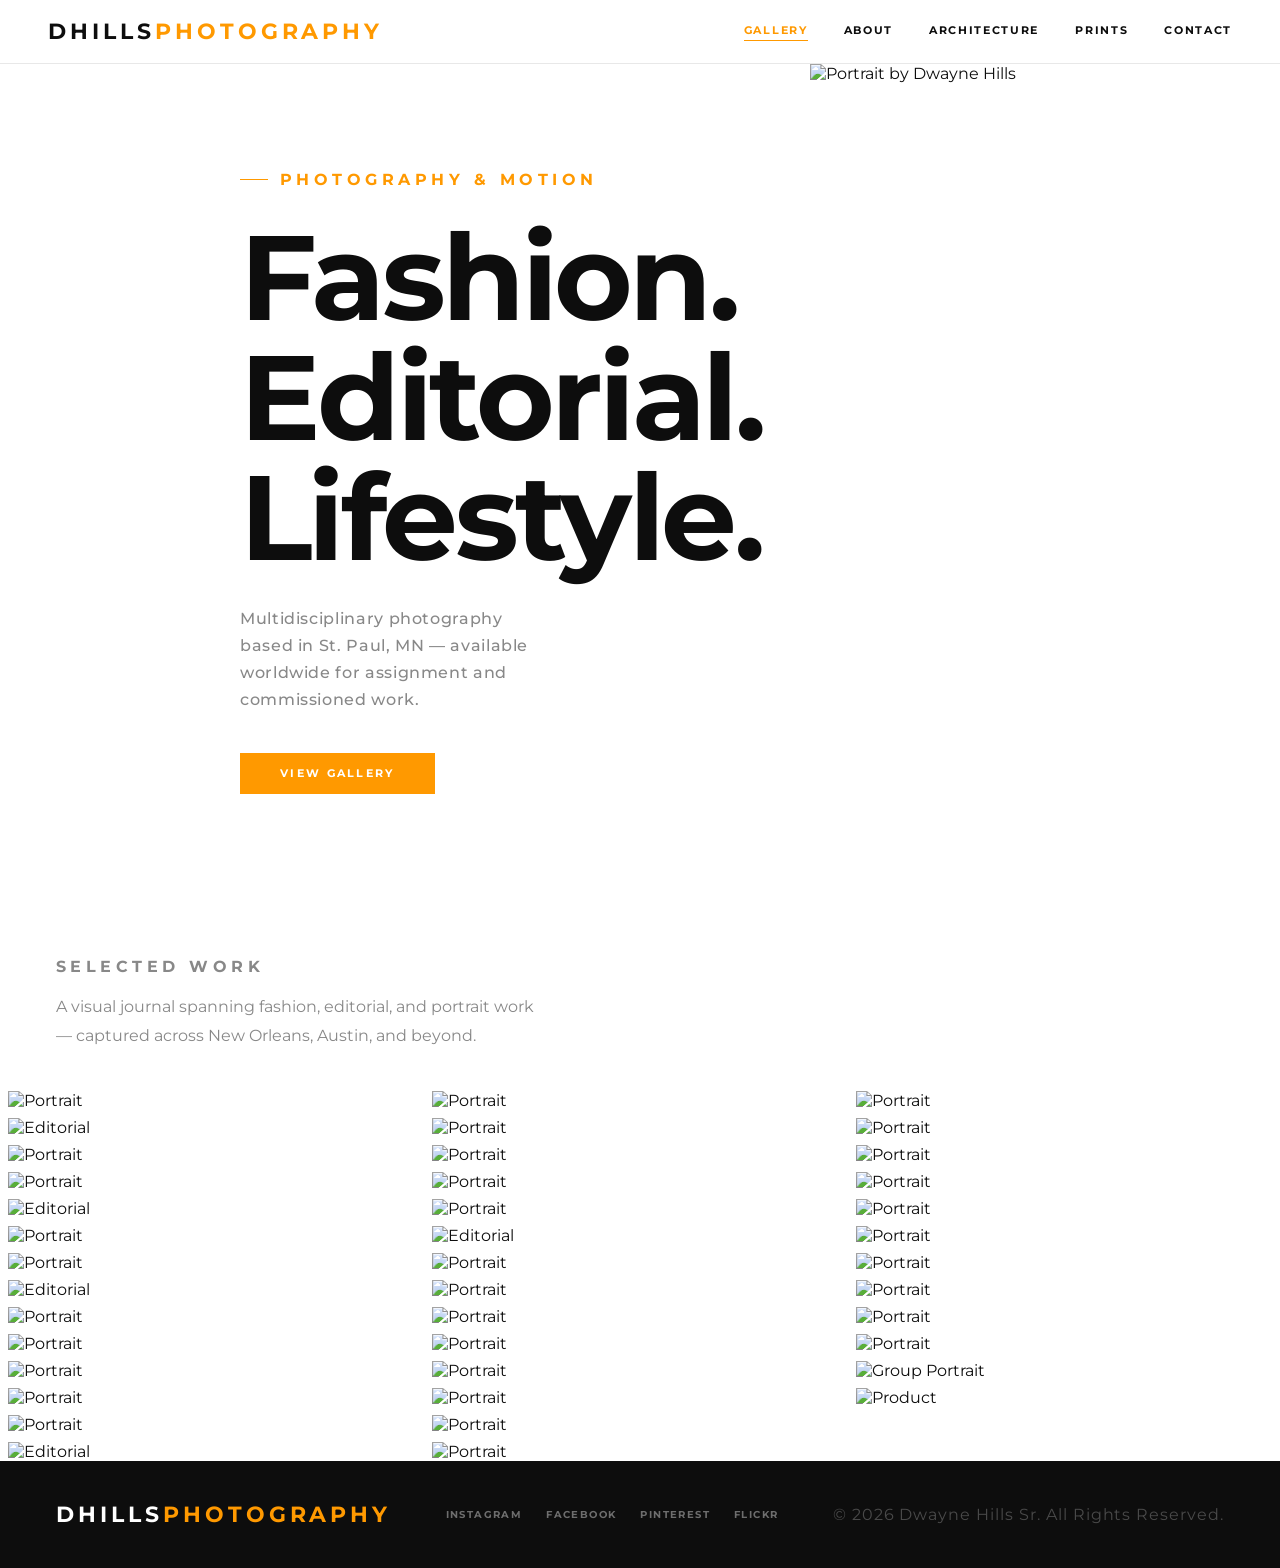
==== commit a49e11de: "Update copyright year to 2026 Co-Authored-By: Claude Sonnet 4.6 <noreply@anthropic.com>" ====
--- a/index.html
+++ b/index.html
@@ -321,7 +321,7 @@
     <a href="http://www.pinterest.com/dhillsphoto/" target="_blank" rel="noopener">Pinterest</a>
     <a href="http://www.flickr.com/photos/canoneos" target="_blank" rel="noopener">Flickr</a>
   </div>
-  <p class="footer-copy">&copy; 2024 Dwayne Hills Sr. All Rights Reserved.</p>
+  <p class="footer-copy">&copy; 2026 Dwayne Hills Sr. All Rights Reserved.</p>
 </footer>
 
 <script src="js/main.js"></script>
--- a/css/style.css
+++ b/css/style.css
@@ -16,7 +16,8 @@
 body { font-family: var(--font); background: var(--white); color: var(--black); overflow-x: hidden; }
 a { text-decoration: none; color: inherit; }
 img { display: block; max-width: 100%; }
-p { font-size: 16px; }
+p { font-size: 16px !important; }
+div p { font-size: 16px; }
 
 /* ─── HEADER ─────────────────────────────────────── */
 header {
@@ -190,11 +191,11 @@
 }
 .lightbox.active { opacity: 1; pointer-events: all; }
 .lightbox-inner {
-  position: relative; max-width: 92vw; max-height: 90vh;
+  position: relative; width: min(1100px, 92vw); max-height: 90vh;
   display: flex; align-items: center; justify-content: center;
 }
 .lightbox-inner img {
-  max-width: 92vw; max-height: 88vh; object-fit: contain;
+  width: 100%; max-height: 88vh; object-fit: contain;
 }
 .lb-btn {
   position: fixed; background: none; border: none; color: white;
